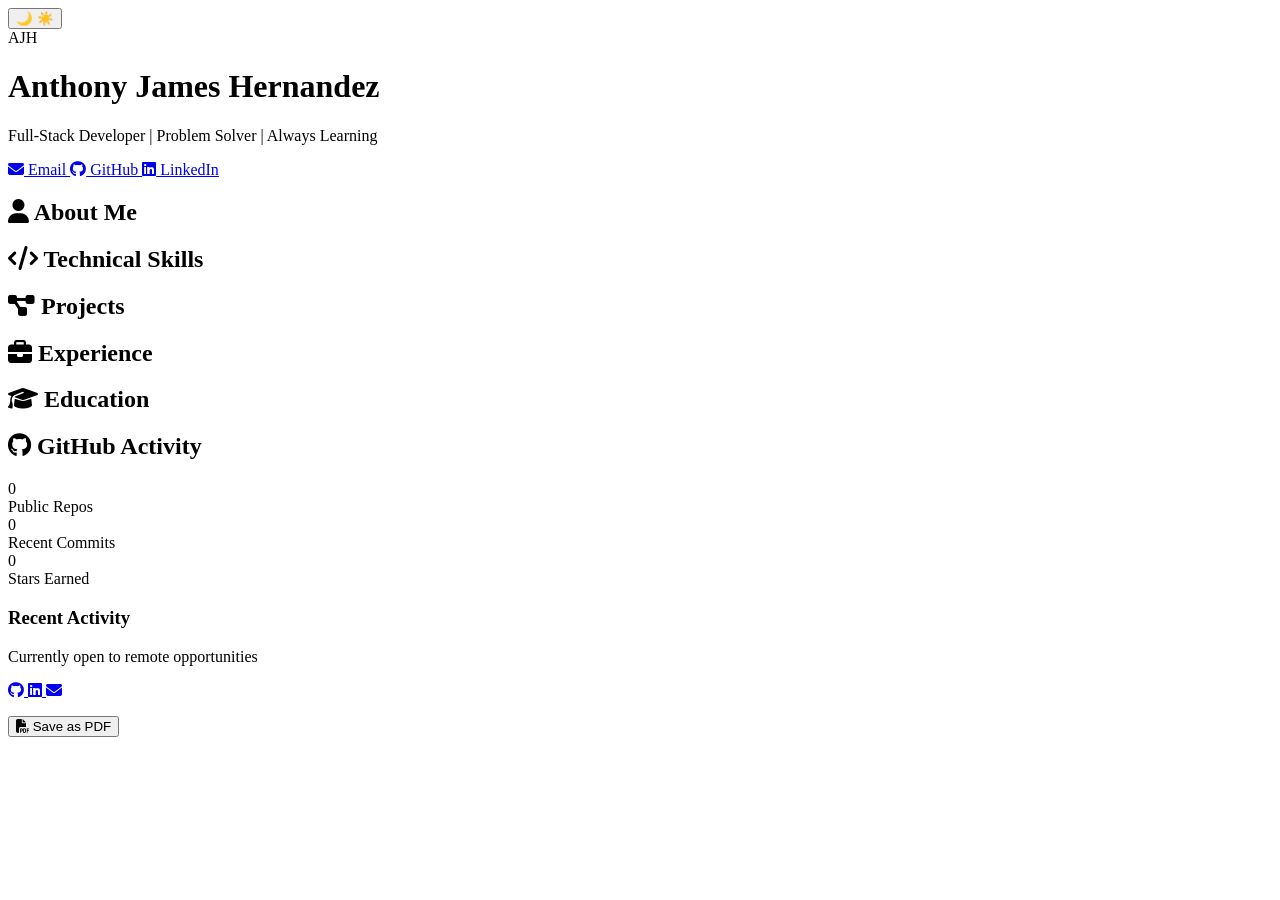
==== index.html @ aa310d55 "Create index.html html" ====
<!DOCTYPE html>
<html lang="en">
<head>
  <meta charset="UTF-8" />
  <meta name="viewport" content="width=device-width, initial-scale=1.0" />
  <title>Anthony Hernandez | Full-Stack Developer</title>
  <meta name="description" content="Professional resume and portfolio of Anthony Hernandez, Full-Stack Developer">
  <link rel="stylesheet" href="https://cdnjs.cloudflare.com/ajax/libs/font-awesome/6.4.0/css/all.min.css">
  <link rel="stylesheet" href="styles.css" />
  <link rel="preconnect" href="https://fonts.googleapis.com">
  <link rel="preconnect" href="https://fonts.gstatic.com" crossorigin>
  <link href="https://fonts.googleapis.com/css2?family=Poppins:wght@300;400;600;700&family=Roboto+Mono:wght@400;500&display=swap" rel="stylesheet">
</head>
<body>
  <button class="dark-mode-toggle" aria-label="Toggle dark mode">
    <span class="dark-mode-icon">🌙</span>
    <span class="light-mode-icon">☀️</span>
  </button>

  <div class="container">
    <header class="profile-header">
      <div class="profile-image">
        <!-- Placeholder for profile image -->
        <div class="image-placeholder">AJH</div>
      </div>
      <div class="profile-info">
        <h1>Anthony James Hernandez</h1>
        <p class="subtitle">Full-Stack Developer | Problem Solver | Always Learning</p>
        <div class="contact-links">
          <a href="mailto:dev.anthonyproton.me@proton.me" aria-label="Email">
            <i class="fas fa-envelope"></i> Email
          </a>
          <a href="https://github.com/AnthonyHernandez5150" target="_blank" rel="noopener noreferrer" aria-label="GitHub">
            <i class="fab fa-github"></i> GitHub
          </a>
          <a href="https://www.linkedin.com/in/anthony-hernandez-70a95435b/" target="_blank" rel="noopener noreferrer" aria-label="LinkedIn">
            <i class="fab fa-linkedin"></i> LinkedIn
          </a>
        </div>
      </div>
    </header>

    <section id="about" class="card">
      <h2><i class="fas fa-user"></i> About Me</h2>
      <div class="about-content" id="about-content">
        <!-- Dynamic content will be loaded here -->
      </div>
    </section>

    <section id="skills" class="card">
      <h2><i class="fas fa-code"></i> Technical Skills</h2>
      <div class="skills-container" id="skills-container">
        <!-- Skills will be loaded dynamically -->
      </div>
    </section>

    <section id="projects" class="card">
      <h2><i class="fas fa-project-diagram"></i> Projects</h2>
      <div class="projects-grid" id="projects-container">
        <!-- Projects will be loaded dynamically -->
      </div>
    </section>

    <section id="experience" class="card">
      <h2><i class="fas fa-briefcase"></i> Experience</h2>
      <div class="timeline" id="experience-container">
        <!-- Experience will be loaded dynamically -->
      </div>
    </section>

    <section id="education" class="card">
      <h2><i class="fas fa-graduation-cap"></i> Education</h2>
      <div class="education-list" id="education-container">
        <!-- Education will be loaded dynamically -->
      </div>
    </section>

    <section id="github" class="card">
      <h2><i class="fab fa-github"></i> GitHub Activity</h2>
      <div class="github-stats">
        <div class="stat-box">
          <div class="stat-value" id="repo-count">0</div>
          <div class="stat-label">Public Repos</div>
        </div>
        <div class="stat-box">
          <div class="stat-value" id="commit-count">0</div>
          <div class="stat-label">Recent Commits</div>
        </div>
        <div class="stat-box">
          <div class="stat-value" id="star-count">0</div>
          <div class="stat-label">Stars Earned</div>
        </div>
      </div>
      <div id="recent-activity" class="recent-activity">
        <h3>Recent Activity</h3>
        <div class="activity-feed" id="activity-feed">
          <!-- GitHub activity will be loaded here -->
        </div>
      </div>
    </section>

    <footer>
      <div class="footer-content">
        <p>Currently open to remote opportunities</p>
        <div class="social-links">
          <a href="https://github.com/AnthonyHernandez5150" target="_blank" rel="noopener noreferrer" aria-label="GitHub">
            <i class="fab fa-github"></i>
          </a>
          <a href="https://www.linkedin.com/in/anthony-hernandez-70a95435b/" target="_blank" rel="noopener noreferrer" aria-label="LinkedIn">
            <i class="fab fa-linkedin"></i>
          </a>
          <a href="mailto:dev.anthonyproton.me@proton.me" aria-label="Email">
            <i class="fas fa-envelope"></i>
          </a>
        </div>
        <p id="last-updated"></p>
        <button id="print-btn" class="print-btn">
          <i class="fas fa-file-pdf"></i> Save as PDF
        </button>
      </div>
    </footer>
  </div>

  <script src="script.js"></script>
</body>
</html>
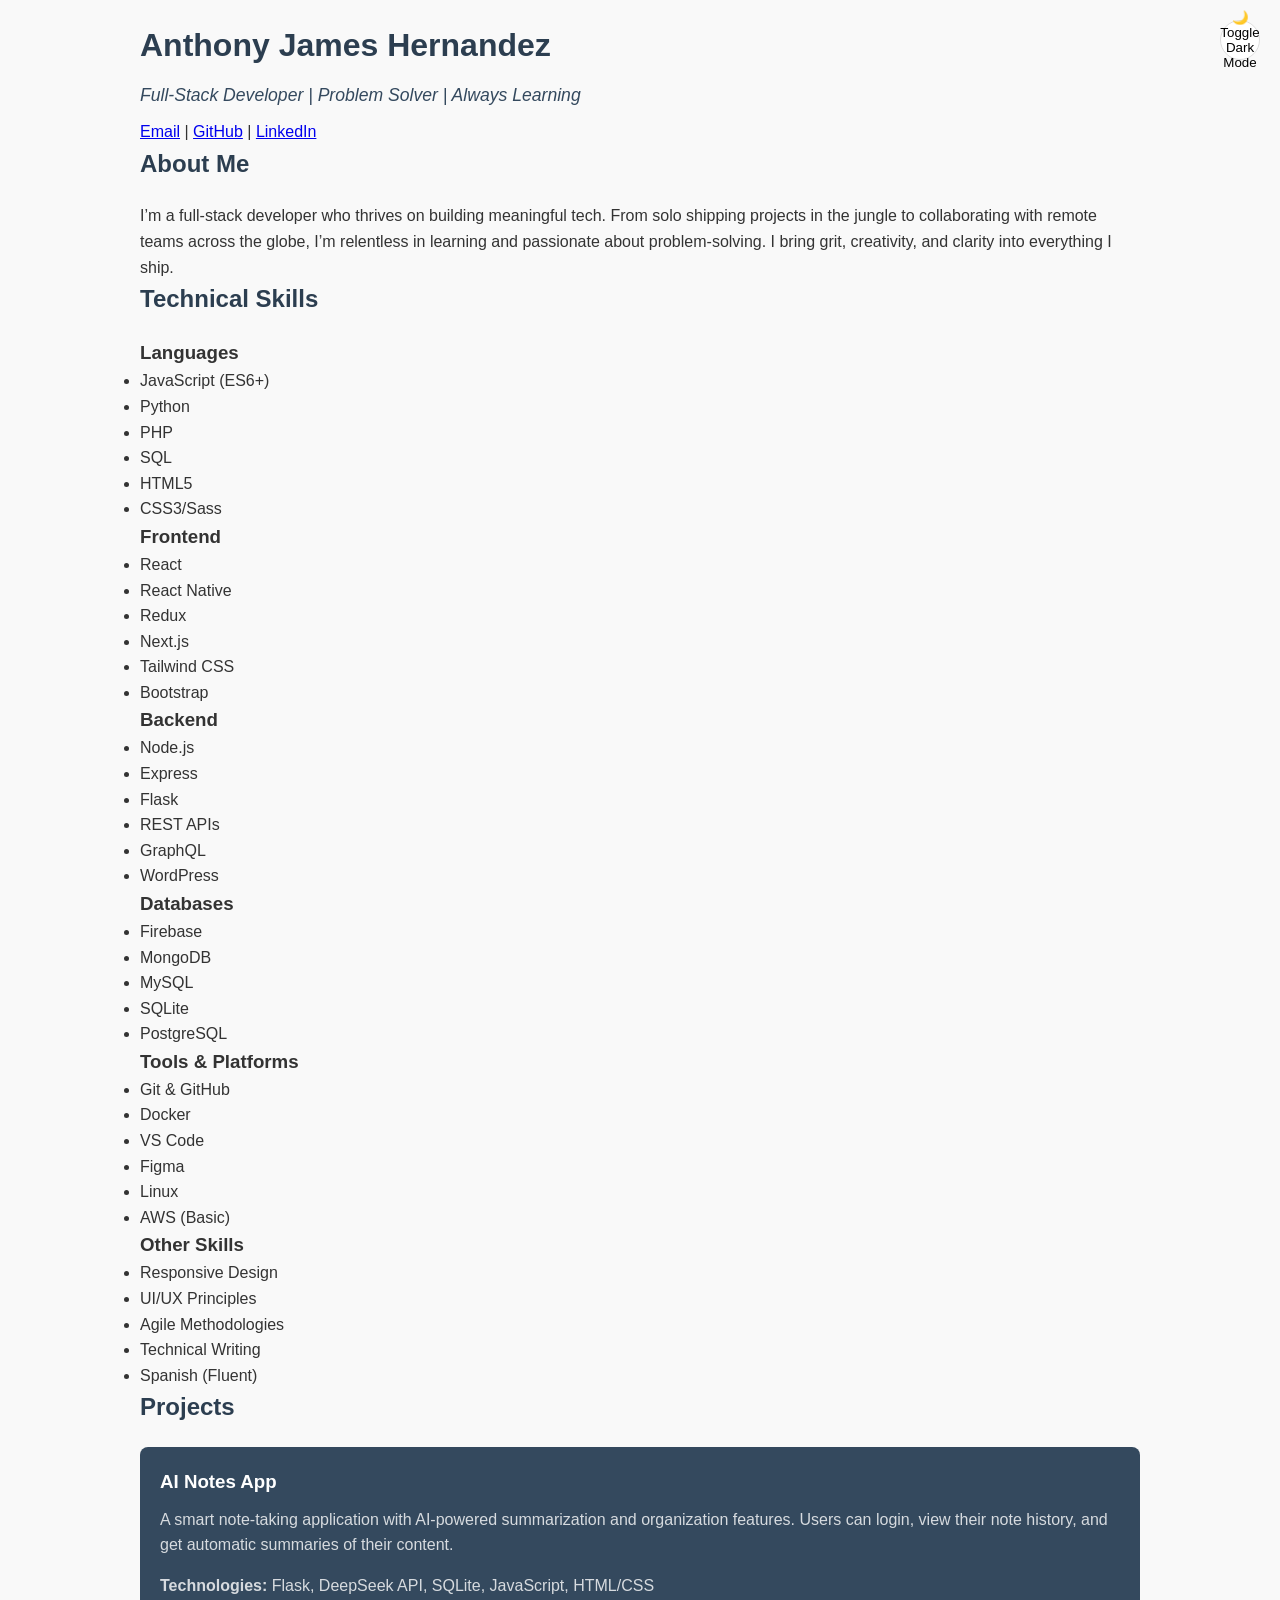
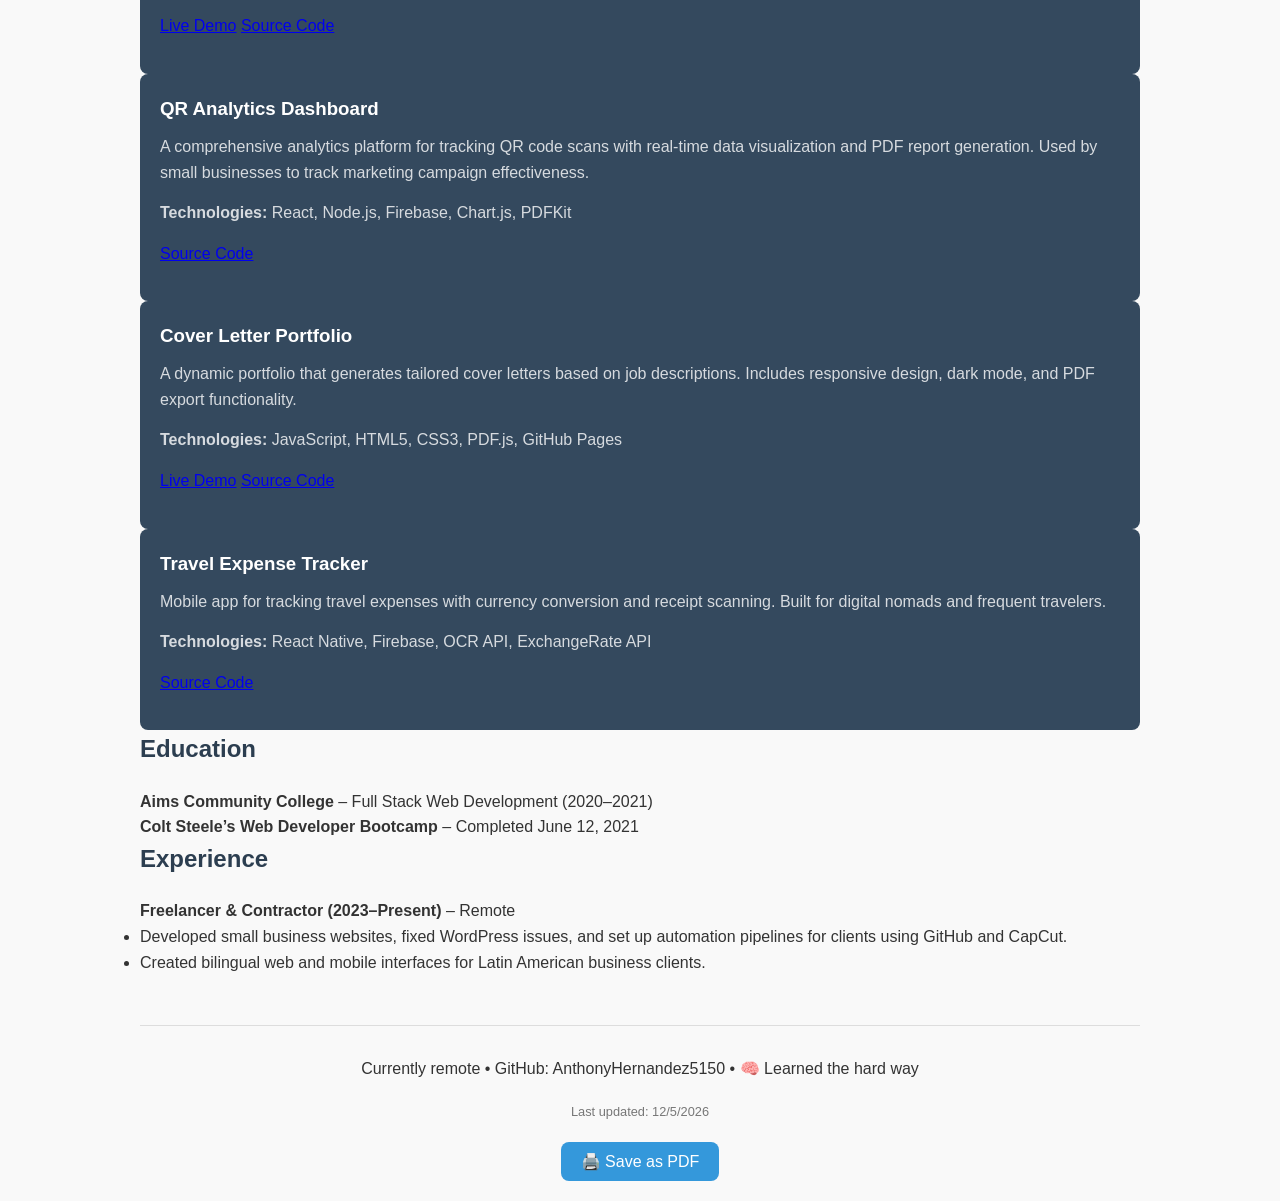
==== commit eb2dad08: "Update index.html skills and projects" ====
--- a/index.html
+++ b/index.html
@@ -3,124 +3,95 @@
 <head>
   <meta charset="UTF-8" />
   <meta name="viewport" content="width=device-width, initial-scale=1.0" />
-  <title>Anthony Hernandez | Full-Stack Developer</title>
-  <meta name="description" content="Professional resume and portfolio of Anthony Hernandez, Full-Stack Developer">
-  <link rel="stylesheet" href="https://cdnjs.cloudflare.com/ajax/libs/font-awesome/6.4.0/css/all.min.css">
+  <title>Anthony Hernandez | Resume</title>
   <link rel="stylesheet" href="styles.css" />
-  <link rel="preconnect" href="https://fonts.googleapis.com">
-  <link rel="preconnect" href="https://fonts.gstatic.com" crossorigin>
-  <link href="https://fonts.googleapis.com/css2?family=Poppins:wght@300;400;600;700&family=Roboto+Mono:wght@400;500&display=swap" rel="stylesheet">
 </head>
 <body>
-  <button class="dark-mode-toggle" aria-label="Toggle dark mode">
-    <span class="dark-mode-icon">🌙</span>
-    <span class="light-mode-icon">☀️</span>
-  </button>
-
+  <button class="dark-mode-toggle">🌙 Toggle Dark Mode</button>
   <div class="container">
-    <header class="profile-header">
-      <div class="profile-image">
-        <!-- Placeholder for profile image -->
-        <div class="image-placeholder">AJH</div>
-      </div>
-      <div class="profile-info">
-        <h1>Anthony James Hernandez</h1>
-        <p class="subtitle">Full-Stack Developer | Problem Solver | Always Learning</p>
-        <div class="contact-links">
-          <a href="mailto:dev.anthonyproton.me@proton.me" aria-label="Email">
-            <i class="fas fa-envelope"></i> Email
-          </a>
-          <a href="https://github.com/AnthonyHernandez5150" target="_blank" rel="noopener noreferrer" aria-label="GitHub">
-            <i class="fab fa-github"></i> GitHub
-          </a>
-          <a href="https://www.linkedin.com/in/anthony-hernandez-70a95435b/" target="_blank" rel="noopener noreferrer" aria-label="LinkedIn">
-            <i class="fab fa-linkedin"></i> LinkedIn
-          </a>
-        </div>
-      </div>
+    <header>
+      <h1>Anthony James Hernandez</h1>
+      <p class="subtitle">Full-Stack Developer | Problem Solver | Always Learning</p>
+      <p class="contact">
+        <a href="mailto:dev.anthonyproton.me@proton.me">Email</a> |
+        <a href="https://github.com/AnthonyHernandez5150">GitHub</a> |
+        <a href="https://www.linkedin.com/in/anthony-hernandez-70a95435b/">LinkedIn</a>
+      </p>
     </header>
 
-    <section id="about" class="card">
-      <h2><i class="fas fa-user"></i> About Me</h2>
-      <div class="about-content" id="about-content">
-        <!-- Dynamic content will be loaded here -->
-      </div>
+    <section>
+      <h2>About Me</h2>
+      <p>I’m a full-stack developer who thrives on building meaningful tech. From solo shipping projects in the jungle to collaborating with remote teams across the globe, I’m relentless in learning and passionate about problem-solving. I bring grit, creativity, and clarity into everything I ship.</p>
     </section>
 
-    <section id="skills" class="card">
-      <h2><i class="fas fa-code"></i> Technical Skills</h2>
-      <div class="skills-container" id="skills-container">
-        <!-- Skills will be loaded dynamically -->
-      </div>
+    <section>
+      <h2>Technical Skills</h2>
+      <div id="skills-container">Loading skills...</div>
     </section>
 
-    <section id="projects" class="card">
-      <h2><i class="fas fa-project-diagram"></i> Projects</h2>
-      <div class="projects-grid" id="projects-container">
-        <!-- Projects will be loaded dynamically -->
-      </div>
+    <section>
+      <h2>Projects</h2>
+      <div id="projects-container">Loading projects...</div>
     </section>
 
-    <section id="experience" class="card">
-      <h2><i class="fas fa-briefcase"></i> Experience</h2>
-      <div class="timeline" id="experience-container">
-        <!-- Experience will be loaded dynamically -->
-      </div>
+    <section>
+      <h2>Education</h2>
+      <p><strong>Aims Community College</strong> – Full Stack Web Development (2020–2021)</p>
+      <p><strong>Colt Steele’s Web Developer Bootcamp</strong> – Completed June 12, 2021</p>
     </section>
 
-    <section id="education" class="card">
-      <h2><i class="fas fa-graduation-cap"></i> Education</h2>
-      <div class="education-list" id="education-container">
-        <!-- Education will be loaded dynamically -->
-      </div>
-    </section>
-
-    <section id="github" class="card">
-      <h2><i class="fab fa-github"></i> GitHub Activity</h2>
-      <div class="github-stats">
-        <div class="stat-box">
-          <div class="stat-value" id="repo-count">0</div>
-          <div class="stat-label">Public Repos</div>
-        </div>
-        <div class="stat-box">
-          <div class="stat-value" id="commit-count">0</div>
-          <div class="stat-label">Recent Commits</div>
-        </div>
-        <div class="stat-box">
-          <div class="stat-value" id="star-count">0</div>
-          <div class="stat-label">Stars Earned</div>
-        </div>
-      </div>
-      <div id="recent-activity" class="recent-activity">
-        <h3>Recent Activity</h3>
-        <div class="activity-feed" id="activity-feed">
-          <!-- GitHub activity will be loaded here -->
-        </div>
-      </div>
+    <section>
+      <h2>Experience</h2>
+      <p><strong>Freelancer & Contractor (2023–Present)</strong> – Remote</p>
+      <ul>
+        <li>Developed small business websites, fixed WordPress issues, and set up automation pipelines for clients using GitHub and CapCut.</li>
+        <li>Created bilingual web and mobile interfaces for Latin American business clients.</li>
+      </ul>
     </section>
 
     <footer>
-      <div class="footer-content">
-        <p>Currently open to remote opportunities</p>
-        <div class="social-links">
-          <a href="https://github.com/AnthonyHernandez5150" target="_blank" rel="noopener noreferrer" aria-label="GitHub">
-            <i class="fab fa-github"></i>
-          </a>
-          <a href="https://www.linkedin.com/in/anthony-hernandez-70a95435b/" target="_blank" rel="noopener noreferrer" aria-label="LinkedIn">
-            <i class="fab fa-linkedin"></i>
-          </a>
-          <a href="mailto:dev.anthonyproton.me@proton.me" aria-label="Email">
-            <i class="fas fa-envelope"></i>
-          </a>
-        </div>
-        <p id="last-updated"></p>
-        <button id="print-btn" class="print-btn">
-          <i class="fas fa-file-pdf"></i> Save as PDF
-        </button>
-      </div>
+      <p>Currently remote • GitHub: AnthonyHernandez5150 • 🧠 Learned the hard way</p>
+      <p id="last-updated"></p>
+      <button id="print-btn">🖨️ Save as PDF</button>
     </footer>
   </div>
+  <script>
+    document.addEventListener('DOMContentLoaded', () => {
+      document.getElementById('last-updated').textContent = `Last updated: ${new Date().toLocaleDateString()}`;
 
-  <script src="script.js"></script>
+      fetch('skills-data.json')
+        .then(res => res.json())
+        .then(data => {
+          const container = document.getElementById('skills-container');
+          container.innerHTML = data.map(cat => `
+            <div>
+              <h3>${cat.category}</h3>
+              <ul>
+                ${cat.items.map(skill => `<li>${skill}</li>`).join('')}
+              </ul>
+            </div>`
+          ).join('');
+        })
+        .catch(() => document.getElementById('skills-container').textContent = 'Unable to load skills at this time. Please check back later.');
+
+      fetch('projects-data.json')
+        .then(res => res.json())
+        .then(data => {
+          const container = document.getElementById('projects-container');
+          container.innerHTML = data.map(project => `
+            <div class="project-card">
+              <h3>${project.title}</h3>
+              <p>${project.description}</p>
+              <p><strong>Technologies:</strong> ${project.technologies.join(', ')}</p>
+              <p>
+                ${project.links.demo ? `<a href="${project.links.demo}" target="_blank">Live Demo</a>` : ''}
+                ${project.links.code ? `<a href="${project.links.code}" target="_blank">Source Code</a>` : ''}
+              </p>
+            </div>`
+          ).join('');
+        })
+        .catch(() => document.getElementById('projects-container').textContent = 'Unable to load projects at this time. Please check back later.');
+    });
+  </script>
 </body>
 </html>
--- a/styles.css
+++ b/styles.css
@@ -0,0 +1,547 @@
+:root {
+  --primary-color: #2c3e50;
+  --secondary-color: #34495e;
+  --accent-color: #3498db;
+  --text-color: #333;
+  --text-light: #777;
+  --background-color: #f9f9f9;
+  --card-color: #fff;
+  --link-color: #2980b9;
+  --hover-color: #3498db;
+  --border-color: #ddd;
+  --shadow: 0 4px 6px rgba(0, 0, 0, 0.1);
+  --transition: all 0.3s ease;
+  --border-radius: 8px;
+}
+
+.dark-mode {
+  --primary-color: #1a1a1a;
+  --secondary-color: #2d2d2d;
+  --accent-color: #4da6ff;
+  --text-color: #f0f0f0;
+  --text-light: #aaa;
+  --background-color: #121212;
+  --card-color: #1e1e1e;
+  --link-color: #4da6ff;
+  --hover-color: #66b3ff;
+  --border-color: #444;
+  --shadow: 0 4px 6px rgba(0, 0, 0, 0.3);
+}
+
+* {
+  margin: 0;
+  padding: 0;
+  box-sizing: border-box;
+}
+
+body {
+  font-family: 'Poppins', sans-serif;
+  line-height: 1.6;
+  color: var(--text-color);
+  background-color: var(--background-color);
+  padding: 20px;
+  transition: var(--transition);
+}
+
+.container {
+  max-width: 1000px;
+  margin: 0 auto;
+}
+
+.dark-mode-toggle {
+  position: fixed;
+  top: 20px;
+  right: 20px;
+  background: var(--card-color);
+  border: 1px solid var(--border-color);
+  border-radius: 50%;
+  width: 40px;
+  height: 40px;
+  display: flex;
+  align-items: center;
+  justify-content: center;
+  cursor: pointer;
+  z-index: 100;
+  transition: var(--transition);
+}
+
+.dark-mode-toggle:hover {
+  background: var(--secondary-color);
+  color: white;
+}
+
+.light-mode-icon {
+  display: none;
+}
+
+.dark-mode .dark-mode-icon {
+  display: none;
+}
+
+.dark-mode .light-mode-icon {
+  display: block;
+}
+
+.profile-header {
+  display: flex;
+  flex-direction: column;
+  align-items: center;
+  text-align: center;
+  margin-bottom: 30px;
+  padding-bottom: 20px;
+  border-bottom: 1px solid var(--border-color);
+}
+
+.profile-image {
+  width: 120px;
+  height: 120px;
+  border-radius: 50%;
+  background-color: var(--accent-color);
+  display: flex;
+  align-items: center;
+  justify-content: center;
+  margin-bottom: 20px;
+  color: white;
+  font-size: 2.5rem;
+  font-weight: bold;
+  box-shadow: var(--shadow);
+}
+
+.profile-info {
+  width: 100%;
+}
+
+h1 {
+  color: var(--primary-color);
+  margin-bottom: 5px;
+  font-size: 2rem;
+}
+
+.subtitle {
+  font-style: italic;
+  color: var(--secondary-color);
+  margin: 10px 0;
+  font-size: 1.1rem;
+}
+
+.contact-links {
+  display: flex;
+  justify-content: center;
+  gap: 15px;
+  flex-wrap: wrap;
+  margin-top: 15px;
+}
+
+.contact-links a {
+  color: var(--link-color);
+  text-decoration: none;
+  display: flex;
+  align-items: center;
+  gap: 5px;
+  transition: var(--transition);
+}
+
+.contact-links a:hover {
+  color: var(--hover-color);
+  transform: translateY(-2px);
+}
+
+.card {
+  background-color: var(--card-color);
+  border-radius: var(--border-radius);
+  padding: 25px;
+  margin-bottom: 25px;
+  box-shadow: var(--shadow);
+  transition: var(--transition);
+}
+
+.card:hover {
+  transform: translateY(-5px);
+  box-shadow: 0 10px 20px rgba(0, 0, 0, 0.1);
+}
+
+h2 {
+  color: var(--primary-color);
+  margin-bottom: 20px;
+  font-size: 1.5rem;
+  display: flex;
+  align-items: center;
+  gap: 10px;
+}
+
+h2 i {
+  color: var(--accent-color);
+}
+
+.about-content {
+  line-height: 1.8;
+}
+
+.skills-container {
+  display: grid;
+  grid-template-columns: repeat(auto-fill, minmax(200px, 1fr));
+  gap: 15px;
+}
+
+.skill-category {
+  margin-bottom: 20px;
+}
+
+.skill-category h3 {
+  margin-bottom: 10px;
+  color: var(--accent-color);
+  font-size: 1.1rem;
+}
+
+.skill-list {
+  list-style: none;
+}
+
+.skill-list li {
+  margin-bottom: 8px;
+  display: flex;
+  align-items: center;
+}
+
+.skill-list li::before {
+  content: "▹";
+  color: var(--accent-color);
+  margin-right: 10px;
+}
+
+.projects-grid {
+  display: grid;
+  grid-template-columns: repeat(auto-fill, minmax(300px, 1fr));
+  gap: 20px;
+}
+
+.project-card {
+  background-color: var(--secondary-color);
+  padding: 20px;
+  border-radius: var(--border-radius);
+  transition: var(--transition);
+  color: white;
+}
+
+.project-card:hover {
+  transform: translateY(-5px);
+  box-shadow: 0 10px 20px rgba(0, 0, 0, 0.2);
+}
+
+.project-card h3 {
+  margin-bottom: 10px;
+  color: white;
+}
+
+.project-card p {
+  margin-bottom: 15px;
+  color: rgba(255, 255, 255, 0.8);
+}
+
+.project-links {
+  display: flex;
+  gap: 10px;
+}
+
+.project-links a {
+  color: white;
+  text-decoration: none;
+  font-size: 0.9rem;
+  padding: 5px 10px;
+  border-radius: 4px;
+  background-color: rgba(255, 255, 255, 0.2);
+  transition: var(--transition);
+}
+
+.project-links a:hover {
+  background-color: rgba(255, 255, 255, 0.3);
+}
+
+.timeline {
+  position: relative;
+  padding-left: 30px;
+}
+
+.timeline::before {
+  content: "";
+  position: absolute;
+  left: 7px;
+  top: 0;
+  bottom: 0;
+  width: 2px;
+  background-color: var(--accent-color);
+}
+
+.timeline-item {
+  position: relative;
+  padding-bottom: 30px;
+}
+
+.timeline-item:last-child {
+  padding-bottom: 0;
+}
+
+.timeline-item::before {
+  content: "";
+  position: absolute;
+  left: -30px;
+  top: 5px;
+  width: 12px;
+  height: 12px;
+  border-radius: 50%;
+  background-color: var(--accent-color);
+  border: 2px solid var(--card-color);
+}
+
+.timeline-date {
+  font-size: 0.9rem;
+  color: var(--text-light);
+  margin-bottom: 5px;
+}
+
+.timeline-title {
+  font-weight: 600;
+  margin-bottom: 5px;
+}
+
+.timeline-description {
+  margin-bottom: 10px;
+}
+
+.timeline-details {
+  list-style-position: inside;
+  padding-left: 5px;
+}
+
+.timeline-details li {
+  margin-bottom: 5px;
+}
+
+.education-list {
+  display: grid;
+  grid-template-columns: repeat(auto-fill, minmax(300px, 1fr));
+  gap: 20px;
+}
+
+.education-item {
+  padding: 15px;
+  border-left: 3px solid var(--accent-color);
+  background-color: rgba(52, 152, 219, 0.1);
+  border-radius: 0 var(--border-radius) var(--border-radius) 0;
+}
+
+.education-item h3 {
+  margin-bottom: 5px;
+}
+
+.education-item p {
+  color: var(--text-light);
+  font-size: 0.9rem;
+}
+
+.github-stats {
+  display: flex;
+  justify-content: space-around;
+  flex-wrap: wrap;
+  gap: 20px;
+  margin-bottom: 30px;
+}
+
+.stat-box {
+  text-align: center;
+  padding: 20px;
+  min-width: 120px;
+  background-color: var(--secondary-color);
+  color: white;
+  border-radius: var(--border-radius);
+}
+
+.stat-value {
+  font-size: 2rem;
+  font-weight: bold;
+  margin-bottom: 5px;
+}
+
+.stat-label {
+  font-size: 0.9rem;
+  opacity: 0.8;
+}
+
+.activity-feed {
+  max-height: 300px;
+  overflow-y: auto;
+  padding-right: 10px;
+}
+
+.activity-item {
+  padding: 15px;
+  margin-bottom: 15px;
+  background-color: var(--secondary-color);
+  border-radius: var(--border-radius);
+  color: white;
+}
+
+.activity-item-header {
+  display: flex;
+  justify-content: space-between;
+  margin-bottom: 10px;
+  font-size: 0.9rem;
+  color: rgba(255, 255, 255, 0.8);
+}
+
+.activity-item-title {
+  font-weight: bold;
+  margin-bottom: 5px;
+}
+
+.activity-item-desc {
+  font-size: 0.9rem;
+  color: rgba(255, 255, 255, 0.8);
+}
+
+footer {
+  text-align: center;
+  margin-top: 50px;
+  padding-top: 30px;
+  border-top: 1px solid var(--border-color);
+}
+
+.footer-content {
+  max-width: 600px;
+  margin: 0 auto;
+}
+
+.social-links {
+  display: flex;
+  justify-content: center;
+  gap: 20px;
+  margin: 20px 0;
+}
+
+.social-links a {
+  color: var(--text-color);
+  font-size: 1.5rem;
+  transition: var(--transition);
+}
+
+.social-links a:hover {
+  color: var(--accent-color);
+  transform: translateY(-3px);
+}
+
+#print-btn {
+  background-color: var(--accent-color);
+  color: white;
+  border: none;
+  padding: 10px 20px;
+  border-radius: var(--border-radius);
+  cursor: pointer;
+  font-size: 1rem;
+  display: inline-flex;
+  align-items: center;
+  gap: 8px;
+  transition: var(--transition);
+  margin-top: 20px;
+}
+
+#print-btn:hover {
+  background-color: var(--hover-color);
+  transform: translateY(-2px);
+}
+
+#last-updated {
+  font-size: 0.8rem;
+  color: var(--text-light);
+  margin-top: 20px;
+}
+
+/* Scrollbar styling */
+::-webkit-scrollbar {
+  width: 8px;
+}
+
+::-webkit-scrollbar-track {
+  background: var(--secondary-color);
+  border-radius: 10px;
+}
+
+::-webkit-scrollbar-thumb {
+  background: var(--accent-color);
+  border-radius: 10px;
+}
+
+::-webkit-scrollbar-thumb:hover {
+  background: var(--hover-color);
+}
+
+/* Animations */
+@keyframes fadeIn {
+  from { opacity: 0; transform: translateY(20px); }
+  to { opacity: 1; transform: translateY(0); }
+}
+
+.card {
+  animation: fadeIn 0.5s ease forwards;
+}
+
+.card:nth-child(1) { animation-delay: 0.1s; }
+.card:nth-child(2) { animation-delay: 0.2s; }
+.card:nth-child(3) { animation-delay: 0.3s; }
+.card:nth-child(4) { animation-delay: 0.4s; }
+.card:nth-child(5) { animation-delay: 0.5s; }
+.card:nth-child(6) { animation-delay: 0.6s; }
+
+/* Responsive design */
+@media (max-width: 768px) {
+  .profile-header {
+    flex-direction: column;
+    text-align: center;
+  }
+
+  .skills-container {
+    grid-template-columns: 1fr;
+  }
+
+  .projects-grid {
+    grid-template-columns: 1fr;
+  }
+
+  .github-stats {
+    flex-direction: column;
+    align-items: center;
+  }
+
+  .stat-box {
+    width: 100%;
+    max-width: 200px;
+  }
+}
+
+@media print {
+  body {
+    background-color: white;
+    color: black;
+    padding: 0;
+    font-size: 12pt;
+  }
+
+  .dark-mode-toggle, #print-btn {
+    display: none;
+  }
+
+  .card {
+    box-shadow: none;
+    page-break-inside: avoid;
+  }
+
+  footer {
+    page-break-after: always;
+  }
+
+  a::after {
+    content: " (" attr(href) ")";
+    font-size: 0.8em;
+    font-weight: normal;
+    color: #666;
+  }
+}
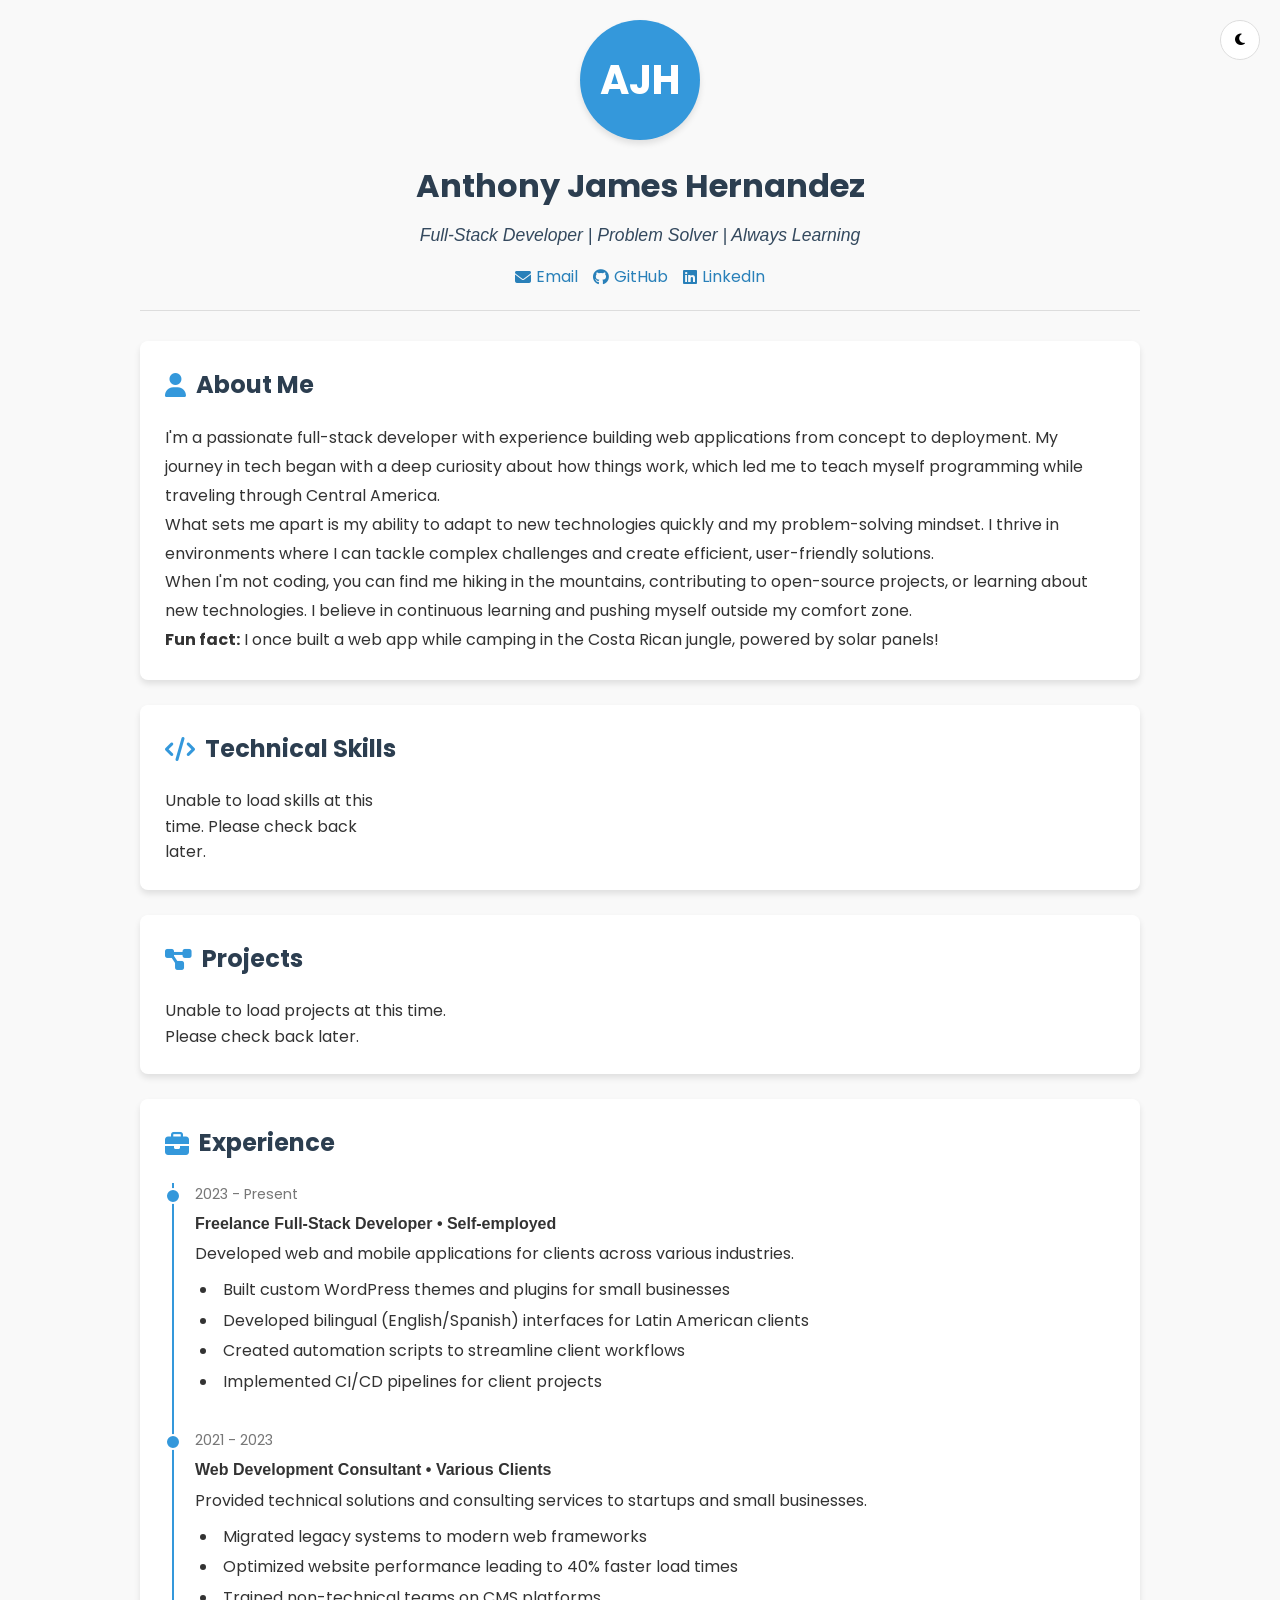
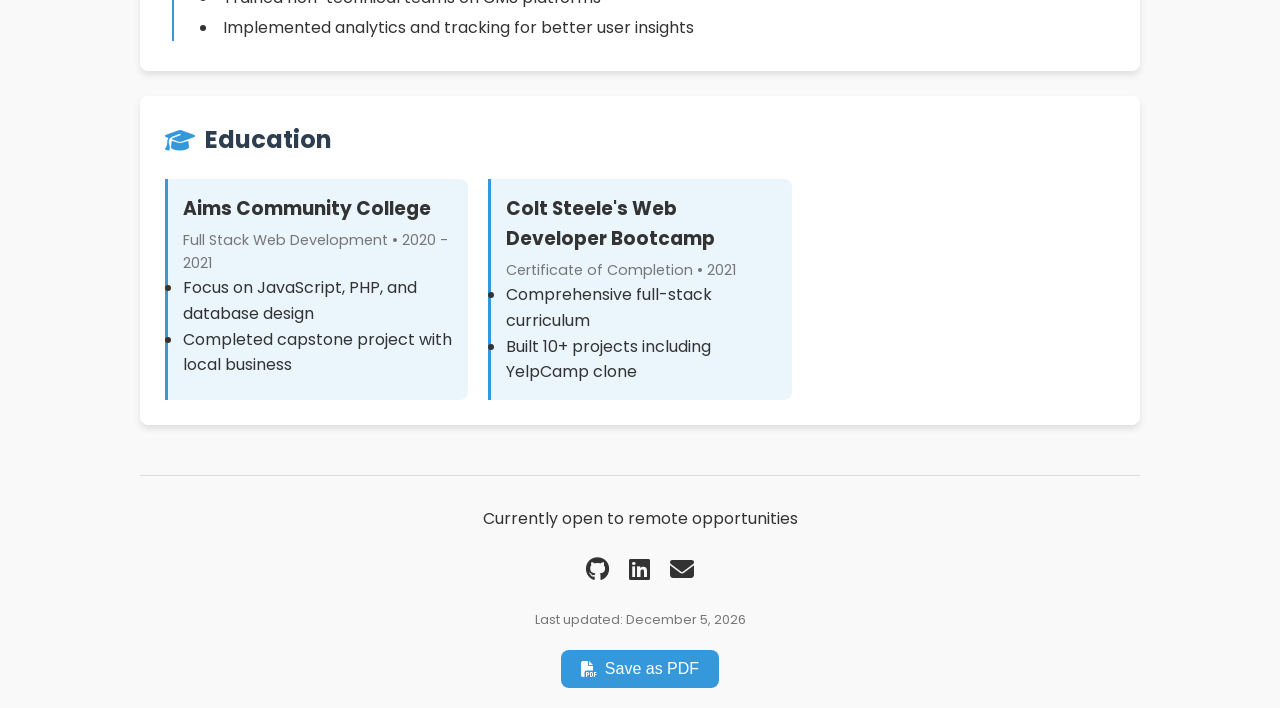
==== commit d0f3d11b: "Update index.html" ====
--- a/index.html
+++ b/index.html
@@ -1,97 +1,141 @@
 <!DOCTYPE html>
 <html lang="en">
 <head>
-  <meta charset="UTF-8" />
-  <meta name="viewport" content="width=device-width, initial-scale=1.0" />
-  <title>Anthony Hernandez | Resume</title>
-  <link rel="stylesheet" href="styles.css" />
+  <meta charset="UTF-8">
+  <meta name="viewport" content="width=device-width, initial-scale=1.0">
+  <title>Anthony Hernandez | Full-Stack Developer</title>
+  <meta name="description" content="Professional portfolio of Anthony Hernandez, Full-Stack Developer">
+  <link rel="stylesheet" href="https://cdnjs.cloudflare.com/ajax/libs/font-awesome/6.4.0/css/all.min.css">
+  <link rel="stylesheet" href="styles.css">
+  <link rel="preconnect" href="https://fonts.googleapis.com">
+  <link rel="preconnect" href="https://fonts.gstatic.com" crossorigin>
+  <link href="https://fonts.googleapis.com/css2?family=Poppins:wght@300;400;600;700&family=Roboto+Mono:wght@400;500&display=swap" rel="stylesheet">
 </head>
 <body>
-  <button class="dark-mode-toggle">🌙 Toggle Dark Mode</button>
+  <button class="dark-mode-toggle" aria-label="Toggle dark mode">
+    <i class="fas fa-moon dark-mode-icon"></i>
+    <i class="fas fa-sun light-mode-icon"></i>
+  </button>
+
   <div class="container">
-    <header>
-      <h1>Anthony James Hernandez</h1>
-      <p class="subtitle">Full-Stack Developer | Problem Solver | Always Learning</p>
-      <p class="contact">
-        <a href="mailto:dev.anthonyproton.me@proton.me">Email</a> |
-        <a href="https://github.com/AnthonyHernandez5150">GitHub</a> |
-        <a href="https://www.linkedin.com/in/anthony-hernandez-70a95435b/">LinkedIn</a>
-      </p>
+    <header class="profile-header">
+      <div class="profile-image">
+        <div class="image-placeholder">AJH</div>
+      </div>
+      <div class="profile-info">
+        <h1>Anthony James Hernandez</h1>
+        <p class="subtitle">Full-Stack Developer | Problem Solver | Always Learning</p>
+        <div class="contact-links">
+          <a href="mailto:dev.anthonyproton.me@proton.me" aria-label="Email">
+            <i class="fas fa-envelope"></i> Email
+          </a>
+          <a href="https://github.com/AnthonyHernandez5150" target="_blank" rel="noopener noreferrer" aria-label="GitHub">
+            <i class="fab fa-github"></i> GitHub
+          </a>
+          <a href="https://www.linkedin.com/in/anthony-hernandez-70a95435b/" target="_blank" rel="noopener noreferrer" aria-label="LinkedIn">
+            <i class="fab fa-linkedin"></i> LinkedIn
+          </a>
+        </div>
+      </div>
     </header>
 
-    <section>
-      <h2>About Me</h2>
-      <p>I’m a full-stack developer who thrives on building meaningful tech. From solo shipping projects in the jungle to collaborating with remote teams across the globe, I’m relentless in learning and passionate about problem-solving. I bring grit, creativity, and clarity into everything I ship.</p>
+    <section id="about" class="card">
+      <h2><i class="fas fa-user"></i> About Me</h2>
+      <div class="about-content" id="about-content">
+        <p>I'm a passionate full-stack developer with experience building web applications from concept to deployment. My journey in tech began with a deep curiosity about how things work, which led me to teach myself programming while traveling through Central America.</p>
+        <p>What sets me apart is my ability to adapt to new technologies quickly and my problem-solving mindset. I thrive in environments where I can tackle complex challenges and create efficient, user-friendly solutions.</p>
+        <div class="fun-fact">
+          <strong>Fun fact:</strong> I once built a web app while camping in the Costa Rican jungle, powered by solar panels!
+        </div>
+      </div>
     </section>
 
-    <section>
-      <h2>Technical Skills</h2>
-      <div id="skills-container">Loading skills...</div>
+    <section id="skills" class="card">
+      <h2><i class="fas fa-code"></i> Technical Skills</h2>
+      <div class="skills-container" id="skills-container">
+        <!-- Loaded dynamically from skills-data.json -->
+      </div>
     </section>
 
-    <section>
-      <h2>Projects</h2>
-      <div id="projects-container">Loading projects...</div>
+    <section id="projects" class="card">
+      <h2><i class="fas fa-project-diagram"></i> Projects</h2>
+      <div class="projects-grid" id="projects-container">
+        <!-- Loaded dynamically from projects-data.json -->
+      </div>
     </section>
 
-    <section>
-      <h2>Education</h2>
-      <p><strong>Aims Community College</strong> – Full Stack Web Development (2020–2021)</p>
-      <p><strong>Colt Steele’s Web Developer Bootcamp</strong> – Completed June 12, 2021</p>
+    <section id="experience" class="card">
+      <h2><i class="fas fa-briefcase"></i> Experience</h2>
+      <div class="timeline" id="experience-container">
+        <div class="timeline-item">
+          <div class="timeline-date">2023 - Present</div>
+          <div class="timeline-title">Freelance Full-Stack Developer • Self-employed</div>
+          <div class="timeline-description">Developed web and mobile applications for clients across various industries.</div>
+          <ul class="timeline-details">
+            <li>Built custom WordPress themes and plugins for small businesses</li>
+            <li>Developed bilingual (English/Spanish) interfaces for Latin American clients</li>
+            <li>Created automation scripts to streamline client workflows</li>
+            <li>Implemented CI/CD pipelines for client projects</li>
+          </ul>
+        </div>
+        <div class="timeline-item">
+          <div class="timeline-date">2021 - 2023</div>
+          <div class="timeline-title">Web Development Consultant • Various Clients</div>
+          <div class="timeline-description">Provided technical solutions and consulting services to startups and small businesses.</div>
+          <ul class="timeline-details">
+            <li>Migrated legacy systems to modern web frameworks</li>
+            <li>Optimized website performance leading to 40% faster load times</li>
+            <li>Trained non-technical teams on CMS platforms</li>
+            <li>Implemented analytics and tracking for better user insights</li>
+          </ul>
+        </div>
+      </div>
     </section>
 
-    <section>
-      <h2>Experience</h2>
-      <p><strong>Freelancer & Contractor (2023–Present)</strong> – Remote</p>
-      <ul>
-        <li>Developed small business websites, fixed WordPress issues, and set up automation pipelines for clients using GitHub and CapCut.</li>
-        <li>Created bilingual web and mobile interfaces for Latin American business clients.</li>
-      </ul>
+    <section id="education" class="card">
+      <h2><i class="fas fa-graduation-cap"></i> Education</h2>
+      <div class="education-list" id="education-container">
+        <div class="education-item">
+          <h3>Aims Community College</h3>
+          <p>Full Stack Web Development • 2020-2021</p>
+          <ul>
+            <li>Focus on JavaScript, PHP, and database design</li>
+            <li>Completed capstone project with local business</li>
+          </ul>
+        </div>
+        <div class="education-item">
+          <h3>Colt Steele's Web Developer Bootcamp</h3>
+          <p>Certificate of Completion • 2021</p>
+          <ul>
+            <li>Comprehensive full-stack curriculum</li>
+            <li>Built 10+ projects including YelpCamp clone</li>
+          </ul>
+        </div>
+      </div>
     </section>
 
     <footer>
-      <p>Currently remote • GitHub: AnthonyHernandez5150 • 🧠 Learned the hard way</p>
-      <p id="last-updated"></p>
-      <button id="print-btn">🖨️ Save as PDF</button>
+      <div class="footer-content">
+        <p>Currently open to remote opportunities</p>
+        <div class="social-links">
+          <a href="https://github.com/AnthonyHernandez5150" target="_blank" rel="noopener noreferrer" aria-label="GitHub">
+            <i class="fab fa-github"></i>
+          </a>
+          <a href="https://www.linkedin.com/in/anthony-hernandez-70a95435b/" target="_blank" rel="noopener noreferrer" aria-label="LinkedIn">
+            <i class="fab fa-linkedin"></i>
+          </a>
+          <a href="mailto:dev.anthonyproton.me@proton.me" aria-label="Email">
+            <i class="fas fa-envelope"></i>
+          </a>
+        </div>
+        <p id="last-updated"></p>
+        <button id="print-btn" class="print-btn">
+          <i class="fas fa-file-pdf"></i> Save as PDF
+        </button>
+      </div>
     </footer>
   </div>
-  <script>
-    document.addEventListener('DOMContentLoaded', () => {
-      document.getElementById('last-updated').textContent = `Last updated: ${new Date().toLocaleDateString()}`;
 
-      fetch('skills-data.json')
-        .then(res => res.json())
-        .then(data => {
-          const container = document.getElementById('skills-container');
-          container.innerHTML = data.map(cat => `
-            <div>
-              <h3>${cat.category}</h3>
-              <ul>
-                ${cat.items.map(skill => `<li>${skill}</li>`).join('')}
-              </ul>
-            </div>`
-          ).join('');
-        })
-        .catch(() => document.getElementById('skills-container').textContent = 'Unable to load skills at this time. Please check back later.');
-
-      fetch('projects-data.json')
-        .then(res => res.json())
-        .then(data => {
-          const container = document.getElementById('projects-container');
-          container.innerHTML = data.map(project => `
-            <div class="project-card">
-              <h3>${project.title}</h3>
-              <p>${project.description}</p>
-              <p><strong>Technologies:</strong> ${project.technologies.join(', ')}</p>
-              <p>
-                ${project.links.demo ? `<a href="${project.links.demo}" target="_blank">Live Demo</a>` : ''}
-                ${project.links.code ? `<a href="${project.links.code}" target="_blank">Source Code</a>` : ''}
-              </p>
-            </div>`
-          ).join('');
-        })
-        .catch(() => document.getElementById('projects-container').textContent = 'Unable to load projects at this time. Please check back later.');
-    });
-  </script>
+  <script src="script.js"></script>
 </body>
 </html>
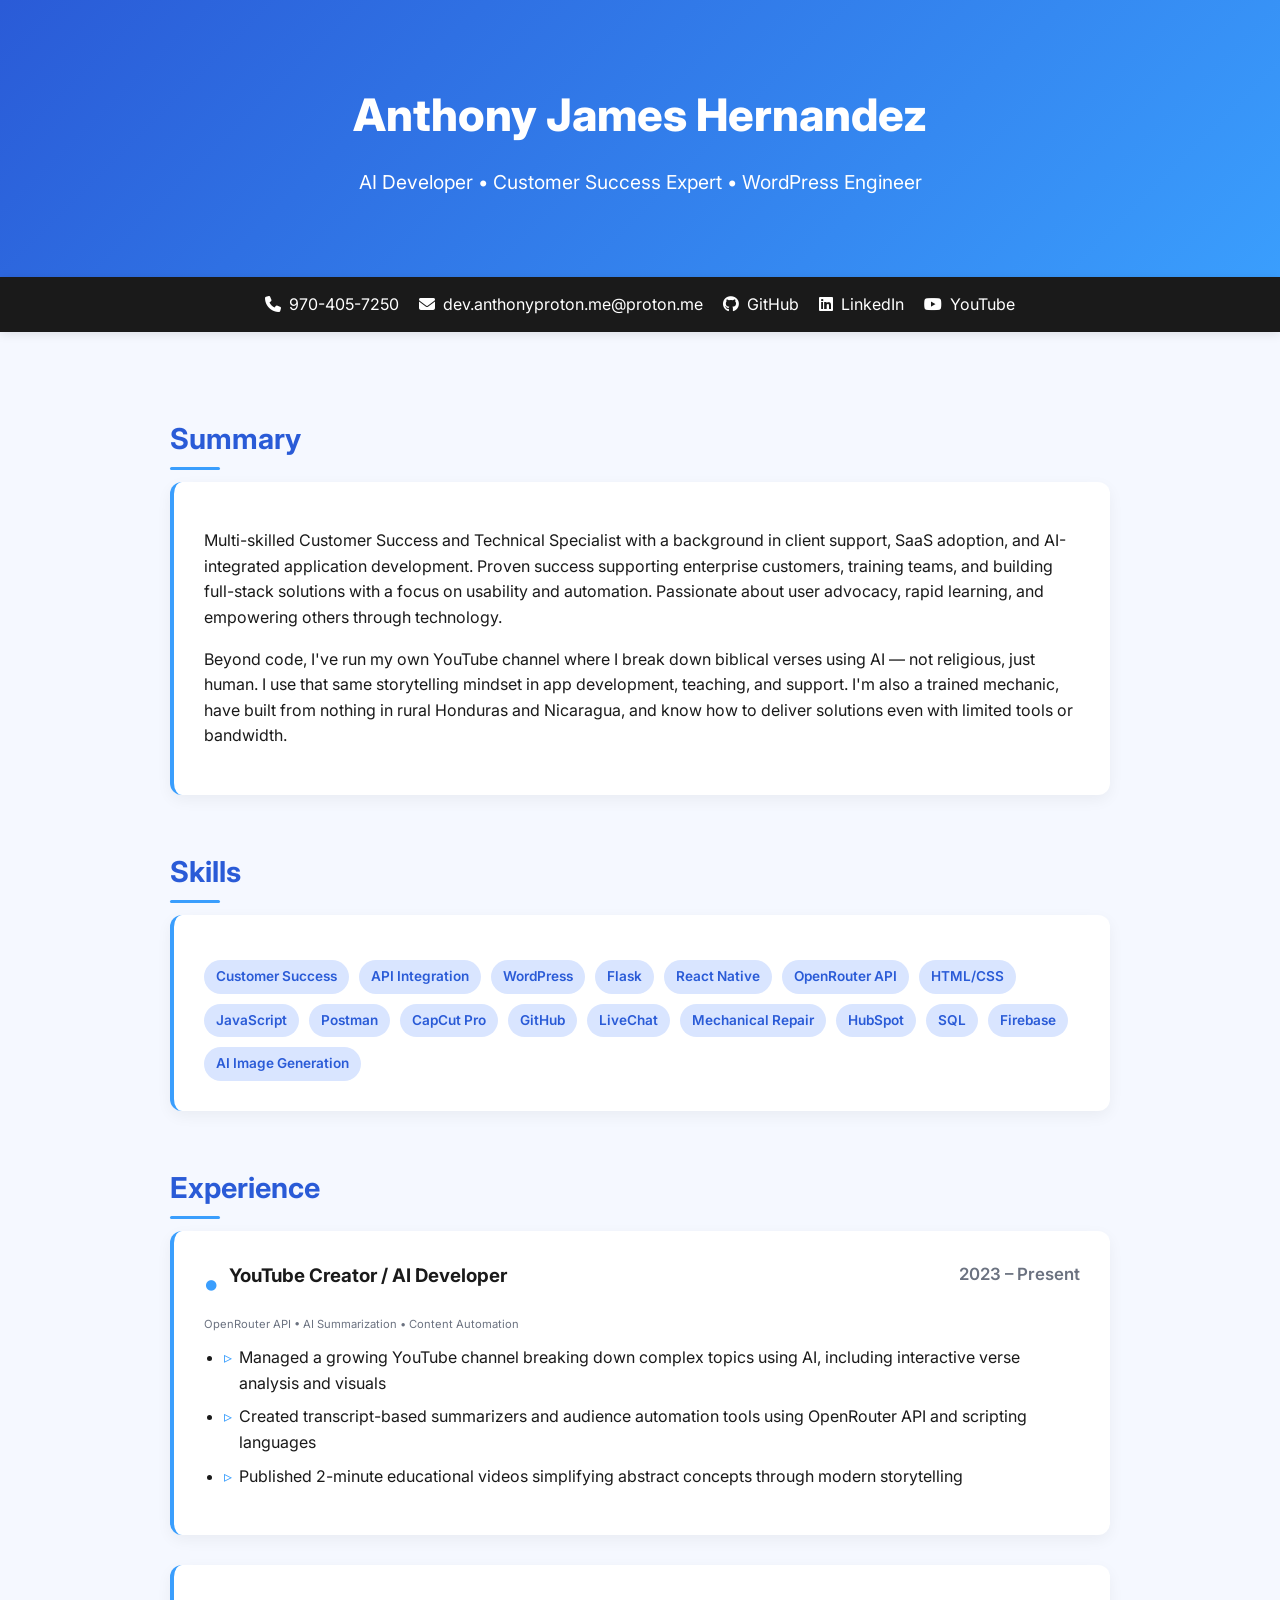
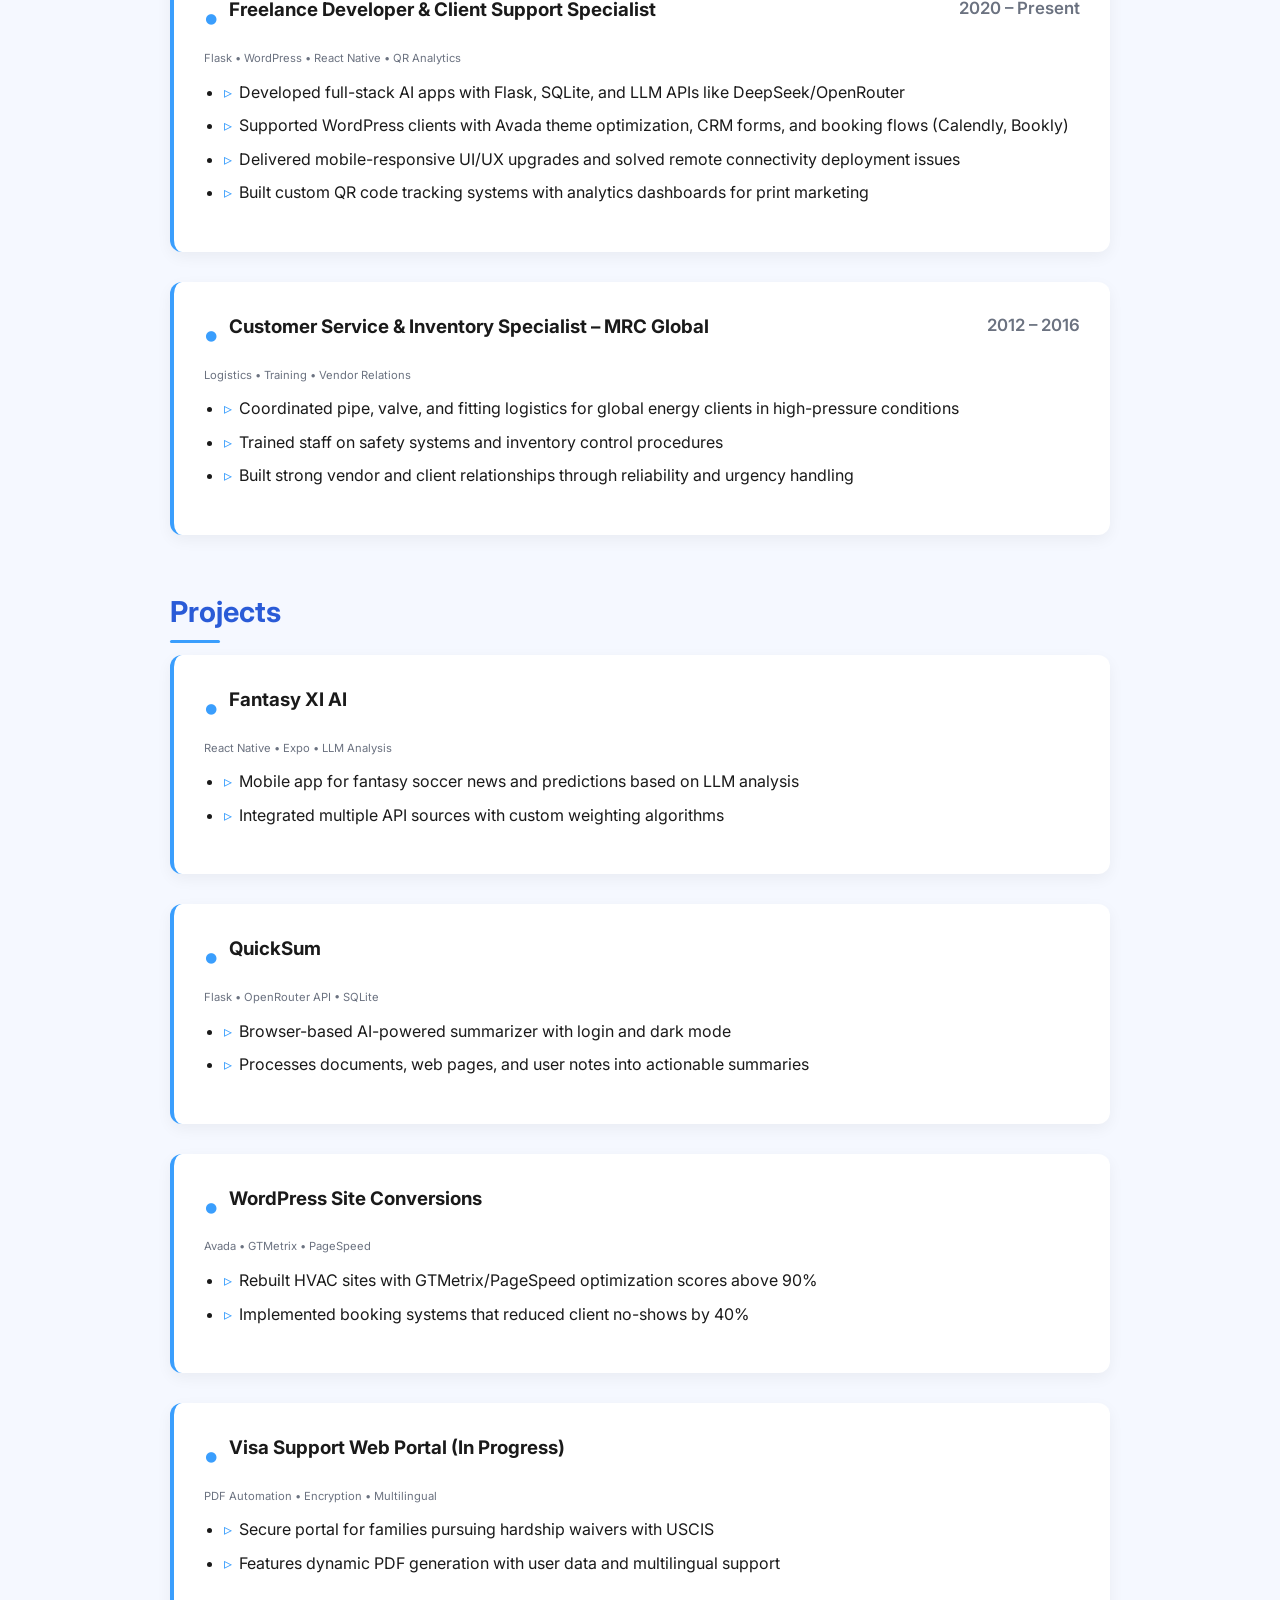
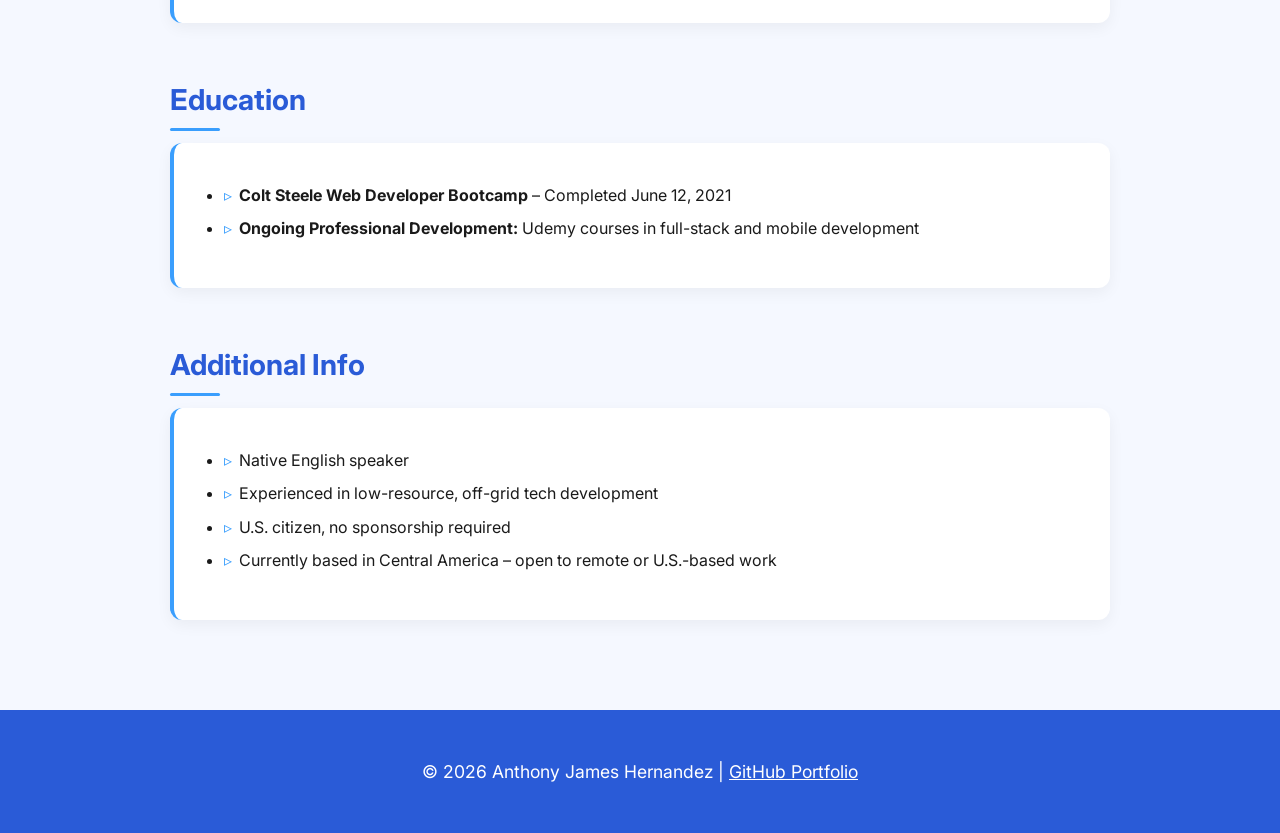
==== commit 67f03bdc: "Update index.html" ====
--- a/index.html
+++ b/index.html
@@ -1,141 +1,355 @@
 <!DOCTYPE html>
 <html lang="en">
 <head>
-  <meta charset="UTF-8">
-  <meta name="viewport" content="width=device-width, initial-scale=1.0">
-  <title>Anthony Hernandez | Full-Stack Developer</title>
-  <meta name="description" content="Professional portfolio of Anthony Hernandez, Full-Stack Developer">
+  <meta charset="UTF-8" />
+  <meta name="viewport" content="width=device-width, initial-scale=1.0" />
+  <title>Anthony Hernandez | Tech-Savvy CSM + AI Developer</title>
+  <link href="https://fonts.googleapis.com/css2?family=Inter:wght@400;600;700;800&display=swap" rel="stylesheet">
   <link rel="stylesheet" href="https://cdnjs.cloudflare.com/ajax/libs/font-awesome/6.4.0/css/all.min.css">
-  <link rel="stylesheet" href="styles.css">
-  <link rel="preconnect" href="https://fonts.googleapis.com">
-  <link rel="preconnect" href="https://fonts.gstatic.com" crossorigin>
-  <link href="https://fonts.googleapis.com/css2?family=Poppins:wght@300;400;600;700&family=Roboto+Mono:wght@400;500&display=swap" rel="stylesheet">
+  <style>
+    :root {
+      --primary: #2a5bd7;
+      --secondary: #3a9efd;
+      --light: #f5f8ff;
+      --dark: #1a1a1a;
+      --gray: #6b7280;
+    }
+    * {
+      box-sizing: border-box;
+    }
+    body {
+      margin: 0;
+      font-family: 'Inter', sans-serif;
+      background: var(--light);
+      color: var(--dark);
+      line-height: 1.6;
+    }
+    header {
+      background: linear-gradient(135deg, var(--primary), var(--secondary));
+      color: white;
+      padding: 80px 30px 60px;
+      text-align: center;
+    }
+    header h1 {
+      margin: 0;
+      font-size: 2.8em;
+      font-weight: 800;
+    }
+    header p {
+      font-size: 1.2em;
+      margin-top: 15px;
+      max-width: 700px;
+      margin-left: auto;
+      margin-right: auto;
+    }
+    .contact-bar {
+      background: var(--dark);
+      padding: 15px;
+      display: flex;
+      justify-content: center;
+      flex-wrap: wrap;
+      gap: 20px;
+      position: sticky;
+      top: 0;
+      z-index: 100;
+      box-shadow: 0 2px 10px rgba(0,0,0,0.1);
+    }
+    .contact-bar a {
+      color: white;
+      text-decoration: none;
+      display: flex;
+      align-items: center;
+      gap: 8px;
+      transition: transform 0.2s;
+    }
+    .contact-bar a:hover {
+      transform: translateY(-2px);
+    }
+    .section {
+      padding: 60px 30px;
+      max-width: 1000px;
+      margin: auto;
+    }
+    .section h2 {
+      color: var(--primary);
+      font-size: 1.8em;
+      margin-bottom: 20px;
+      position: relative;
+      display: inline-block;
+    }
+    .section h2::after {
+      content: "";
+      position: absolute;
+      bottom: -8px;
+      left: 0;
+      width: 50px;
+      height: 3px;
+      background: var(--secondary);
+      border-radius: 3px;
+    }
+    .card {
+      background: white;
+      border-radius: 12px;
+      padding: 30px;
+      box-shadow: 0 5px 15px rgba(0,0,0,0.05);
+      margin-bottom: 30px;
+      border-left: 4px solid var(--secondary);
+      transition: transform 0.3s, box-shadow 0.3s;
+    }
+    .card:hover {
+      transform: translateY(-5px);
+      box-shadow: 0 8px 25px rgba(0,0,0,0.1);
+    }
+    ul { 
+      padding-left: 20px;
+      margin-top: 10px;
+    }
+    li { 
+      margin-bottom: 8px;
+      position: relative;
+      padding-left: 15px;
+    }
+    li::before {
+      content: "▹";
+      position: absolute;
+      left: 0;
+      color: var(--secondary);
+    }
+    .tag-container {
+      display: flex;
+      flex-wrap: wrap;
+      gap: 10px;
+      margin-top: 15px;
+    }
+    .tag {
+      background: #d9e5ff;
+      color: var(--primary);
+      padding: 6px 12px;
+      border-radius: 20px;
+      font-size: 0.85em;
+      font-weight: 600;
+      transition: all 0.2s;
+    }
+    .tag:hover {
+      background: var(--secondary);
+      color: white;
+      transform: scale(1.05);
+    }
+    .card h3 {
+      margin-top: 0;
+      position: relative;
+      padding-left: 25px;
+      display: flex;
+      justify-content: space-between;
+      flex-wrap: wrap;
+      gap: 10px;
+    }
+    .card h3::before {
+      content: "•";
+      color: var(--secondary);
+      font-size: 1.8em;
+      position: absolute;
+      left: 0;
+      top: -5px;
+    }
+    .card h3 span {
+      color: var(--gray);
+      font-weight: 600;
+      font-size: 0.9em;
+    }
+    .tech-tags {
+      font-size: 0.7em;
+      color: var(--gray);
+      font-weight: normal;
+      width: 100%;
+      margin-top: 5px;
+    }
+    footer {
+      background: var(--primary);
+      color: white;
+      text-align: center;
+      padding: 30px;
+      font-size: 1.1em;
+    }
+    @media (max-width: 768px) {
+      header {
+        padding: 60px 20px 40px;
+      }
+      header h1 {
+        font-size: 2.2em;
+      }
+      .section {
+        padding: 40px 20px;
+      }
+      .contact-bar {
+        gap: 12px;
+        padding: 12px;
+      }
+      .contact-bar a {
+        font-size: 0.9em;
+      }
+    }
+    @media print {
+      body { 
+        background: white;
+        font-size: 12pt;
+      }
+      .card { 
+        box-shadow: none; 
+        border: 1px solid #eee;
+        page-break-inside: avoid;
+      }
+      .section { 
+        padding: 20px 0;
+      }
+      header { 
+        padding: 40px 0;
+        background: var(--primary) !important;
+        -webkit-print-color-adjust: exact;
+        print-color-adjust: exact;
+      }
+      .contact-bar {
+        display: none;
+      }
+      .tag {
+        background: #d9e5ff !important;
+        -webkit-print-color-adjust: exact;
+        print-color-adjust: exact;
+      }
+    }
+  </style>
 </head>
 <body>
-  <button class="dark-mode-toggle" aria-label="Toggle dark mode">
-    <i class="fas fa-moon dark-mode-icon"></i>
-    <i class="fas fa-sun light-mode-icon"></i>
-  </button>
-
-  <div class="container">
-    <header class="profile-header">
-      <div class="profile-image">
-        <div class="image-placeholder">AJH</div>
+  <header>
+    <h1>Anthony James Hernandez</h1>
+    <p>AI Developer • Customer Success Expert • WordPress Engineer</p>
+  </header>
+  
+  <div class="contact-bar">
+    <a href="tel:970-405-7250"><i class="fas fa-phone"></i> 970-405-7250</a>
+    <a href="mailto:dev.anthonyproton.me@proton.me"><i class="fas fa-envelope"></i> dev.anthonyproton.me@proton.me</a>
+    <a href="https://github.com/AnthonyHernandez5150" target="_blank"><i class="fab fa-github"></i> GitHub</a>
+    <a href="https://linkedin.com/in/anthony-hernandez-70a95435b" target="_blank"><i class="fab fa-linkedin"></i> LinkedIn</a>
+    <a href="https://youtube.com/@soulfuljourney-nl2zm" target="_blank"><i class="fab fa-youtube"></i> YouTube</a>
+  </div>
+
+  <div class="section">
+    <h2>Summary</h2>
+    <div class="card">
+      <p>Multi-skilled Customer Success and Technical Specialist with a background in client support, SaaS adoption, and AI-integrated application development. Proven success supporting enterprise customers, training teams, and building full-stack solutions with a focus on usability and automation. Passionate about user advocacy, rapid learning, and empowering others through technology.</p>
+      <p>Beyond code, I've run my own YouTube channel where I break down biblical verses using AI — not religious, just human. I use that same storytelling mindset in app development, teaching, and support. I'm also a trained mechanic, have built from nothing in rural Honduras and Nicaragua, and know how to deliver solutions even with limited tools or bandwidth.</p>
+    </div>
+
+    <h2>Skills</h2>
+    <div class="card">
+      <div class="tag-container">
+        <span class="tag">Customer Success</span>
+        <span class="tag">API Integration</span>
+        <span class="tag">WordPress</span>
+        <span class="tag">Flask</span>
+        <span class="tag">React Native</span>
+        <span class="tag">OpenRouter API</span>
+        <span class="tag">HTML/CSS</span>
+        <span class="tag">JavaScript</span>
+        <span class="tag">Postman</span>
+        <span class="tag">CapCut Pro</span>
+        <span class="tag">GitHub</span>
+        <span class="tag">LiveChat</span>
+        <span class="tag">Mechanical Repair</span>
+        <span class="tag">HubSpot</span>
+        <span class="tag">SQL</span>
+        <span class="tag">Firebase</span>
+        <span class="tag">AI Image Generation</span>
       </div>
-      <div class="profile-info">
-        <h1>Anthony James Hernandez</h1>
-        <p class="subtitle">Full-Stack Developer | Problem Solver | Always Learning</p>
-        <div class="contact-links">
-          <a href="mailto:dev.anthonyproton.me@proton.me" aria-label="Email">
-            <i class="fas fa-envelope"></i> Email
-          </a>
-          <a href="https://github.com/AnthonyHernandez5150" target="_blank" rel="noopener noreferrer" aria-label="GitHub">
-            <i class="fab fa-github"></i> GitHub
-          </a>
-          <a href="https://www.linkedin.com/in/anthony-hernandez-70a95435b/" target="_blank" rel="noopener noreferrer" aria-label="LinkedIn">
-            <i class="fab fa-linkedin"></i> LinkedIn
-          </a>
-        </div>
-      </div>
-    </header>
-
-    <section id="about" class="card">
-      <h2><i class="fas fa-user"></i> About Me</h2>
-      <div class="about-content" id="about-content">
-        <p>I'm a passionate full-stack developer with experience building web applications from concept to deployment. My journey in tech began with a deep curiosity about how things work, which led me to teach myself programming while traveling through Central America.</p>
-        <p>What sets me apart is my ability to adapt to new technologies quickly and my problem-solving mindset. I thrive in environments where I can tackle complex challenges and create efficient, user-friendly solutions.</p>
-        <div class="fun-fact">
-          <strong>Fun fact:</strong> I once built a web app while camping in the Costa Rican jungle, powered by solar panels!
-        </div>
-      </div>
-    </section>
-
-    <section id="skills" class="card">
-      <h2><i class="fas fa-code"></i> Technical Skills</h2>
-      <div class="skills-container" id="skills-container">
-        <!-- Loaded dynamically from skills-data.json -->
-      </div>
-    </section>
-
-    <section id="projects" class="card">
-      <h2><i class="fas fa-project-diagram"></i> Projects</h2>
-      <div class="projects-grid" id="projects-container">
-        <!-- Loaded dynamically from projects-data.json -->
-      </div>
-    </section>
-
-    <section id="experience" class="card">
-      <h2><i class="fas fa-briefcase"></i> Experience</h2>
-      <div class="timeline" id="experience-container">
-        <div class="timeline-item">
-          <div class="timeline-date">2023 - Present</div>
-          <div class="timeline-title">Freelance Full-Stack Developer • Self-employed</div>
-          <div class="timeline-description">Developed web and mobile applications for clients across various industries.</div>
-          <ul class="timeline-details">
-            <li>Built custom WordPress themes and plugins for small businesses</li>
-            <li>Developed bilingual (English/Spanish) interfaces for Latin American clients</li>
-            <li>Created automation scripts to streamline client workflows</li>
-            <li>Implemented CI/CD pipelines for client projects</li>
-          </ul>
-        </div>
-        <div class="timeline-item">
-          <div class="timeline-date">2021 - 2023</div>
-          <div class="timeline-title">Web Development Consultant • Various Clients</div>
-          <div class="timeline-description">Provided technical solutions and consulting services to startups and small businesses.</div>
-          <ul class="timeline-details">
-            <li>Migrated legacy systems to modern web frameworks</li>
-            <li>Optimized website performance leading to 40% faster load times</li>
-            <li>Trained non-technical teams on CMS platforms</li>
-            <li>Implemented analytics and tracking for better user insights</li>
-          </ul>
-        </div>
-      </div>
-    </section>
-
-    <section id="education" class="card">
-      <h2><i class="fas fa-graduation-cap"></i> Education</h2>
-      <div class="education-list" id="education-container">
-        <div class="education-item">
-          <h3>Aims Community College</h3>
-          <p>Full Stack Web Development • 2020-2021</p>
-          <ul>
-            <li>Focus on JavaScript, PHP, and database design</li>
-            <li>Completed capstone project with local business</li>
-          </ul>
-        </div>
-        <div class="education-item">
-          <h3>Colt Steele's Web Developer Bootcamp</h3>
-          <p>Certificate of Completion • 2021</p>
-          <ul>
-            <li>Comprehensive full-stack curriculum</li>
-            <li>Built 10+ projects including YelpCamp clone</li>
-          </ul>
-        </div>
-      </div>
-    </section>
-
-    <footer>
-      <div class="footer-content">
-        <p>Currently open to remote opportunities</p>
-        <div class="social-links">
-          <a href="https://github.com/AnthonyHernandez5150" target="_blank" rel="noopener noreferrer" aria-label="GitHub">
-            <i class="fab fa-github"></i>
-          </a>
-          <a href="https://www.linkedin.com/in/anthony-hernandez-70a95435b/" target="_blank" rel="noopener noreferrer" aria-label="LinkedIn">
-            <i class="fab fa-linkedin"></i>
-          </a>
-          <a href="mailto:dev.anthonyproton.me@proton.me" aria-label="Email">
-            <i class="fas fa-envelope"></i>
-          </a>
-        </div>
-        <p id="last-updated"></p>
-        <button id="print-btn" class="print-btn">
-          <i class="fas fa-file-pdf"></i> Save as PDF
-        </button>
-      </div>
-    </footer>
+    </div>
+
+    <h2>Experience</h2>
+    <div class="card">
+      <h3>YouTube Creator / AI Developer <span>2023 – Present</span></h3>
+      <span class="tech-tags">OpenRouter API • AI Summarization • Content Automation</span>
+      <ul>
+        <li>Managed a growing YouTube channel breaking down complex topics using AI, including interactive verse analysis and visuals</li>
+        <li>Created transcript-based summarizers and audience automation tools using OpenRouter API and scripting languages</li>
+        <li>Published 2-minute educational videos simplifying abstract concepts through modern storytelling</li>
+      </ul>
+    </div>
+
+    <div class="card">
+      <h3>Freelance Developer & Client Support Specialist <span>2020 – Present</span></h3>
+      <span class="tech-tags">Flask • WordPress • React Native • QR Analytics</span>
+      <ul>
+        <li>Developed full-stack AI apps with Flask, SQLite, and LLM APIs like DeepSeek/OpenRouter</li>
+        <li>Supported WordPress clients with Avada theme optimization, CRM forms, and booking flows (Calendly, Bookly)</li>
+        <li>Delivered mobile-responsive UI/UX upgrades and solved remote connectivity deployment issues</li>
+        <li>Built custom QR code tracking systems with analytics dashboards for print marketing</li>
+      </ul>
+    </div>
+
+    <div class="card">
+      <h3>Customer Service & Inventory Specialist – MRC Global <span>2012 – 2016</span></h3>
+      <span class="tech-tags">Logistics • Training • Vendor Relations</span>
+      <ul>
+        <li>Coordinated pipe, valve, and fitting logistics for global energy clients in high-pressure conditions</li>
+        <li>Trained staff on safety systems and inventory control procedures</li>
+        <li>Built strong vendor and client relationships through reliability and urgency handling</li>
+      </ul>
+    </div>
+
+    <h2>Projects</h2>
+    <div class="card">
+      <h3>Fantasy XI AI</h3>
+      <span class="tech-tags">React Native • Expo • LLM Analysis</span>
+      <ul>
+        <li>Mobile app for fantasy soccer news and predictions based on LLM analysis</li>
+        <li>Integrated multiple API sources with custom weighting algorithms</li>
+      </ul>
+    </div>
+    <div class="card">
+      <h3>QuickSum</h3>
+      <span class="tech-tags">Flask • OpenRouter API • SQLite</span>
+      <ul>
+        <li>Browser-based AI-powered summarizer with login and dark mode</li>
+        <li>Processes documents, web pages, and user notes into actionable summaries</li>
+      </ul>
+    </div>
+    <div class="card">
+      <h3>WordPress Site Conversions</h3>
+      <span class="tech-tags">Avada • GTMetrix • PageSpeed</span>
+      <ul>
+        <li>Rebuilt HVAC sites with GTMetrix/PageSpeed optimization scores above 90%</li>
+        <li>Implemented booking systems that reduced client no-shows by 40%</li>
+      </ul>
+    </div>
+    <div class="card">
+      <h3>Visa Support Web Portal (In Progress)</h3>
+      <span class="tech-tags">PDF Automation • Encryption • Multilingual</span>
+      <ul>
+        <li>Secure portal for families pursuing hardship waivers with USCIS</li>
+        <li>Features dynamic PDF generation with user data and multilingual support</li>
+      </ul>
+    </div>
+
+    <h2>Education</h2>
+    <div class="card">
+      <ul>
+        <li><strong>Colt Steele Web Developer Bootcamp</strong> – Completed June 12, 2021</li>
+        <li><strong>Ongoing Professional Development:</strong> Udemy courses in full-stack and mobile development</li>
+      </ul>
+    </div>
+
+    <h2>Additional Info</h2>
+    <div class="card">
+      <ul>
+        <li>Native English speaker</li>
+        <li>Experienced in low-resource, off-grid tech development</li>
+        <li>U.S. citizen, no sponsorship required</li>
+        <li>Currently based in Central America – open to remote or U.S.-based work</li>
+      </ul>
+    </div>
   </div>
-
-  <script src="script.js"></script>
+  
+  <footer>
+    <p>&copy; <script>document.write(new Date().getFullYear())</script> Anthony James Hernandez | <a href="https://github.com/AnthonyHernandez5150" style="color:white;text-decoration:underline;">GitHub Portfolio</a></p>
+  </footer>
 </body>
 </html>
